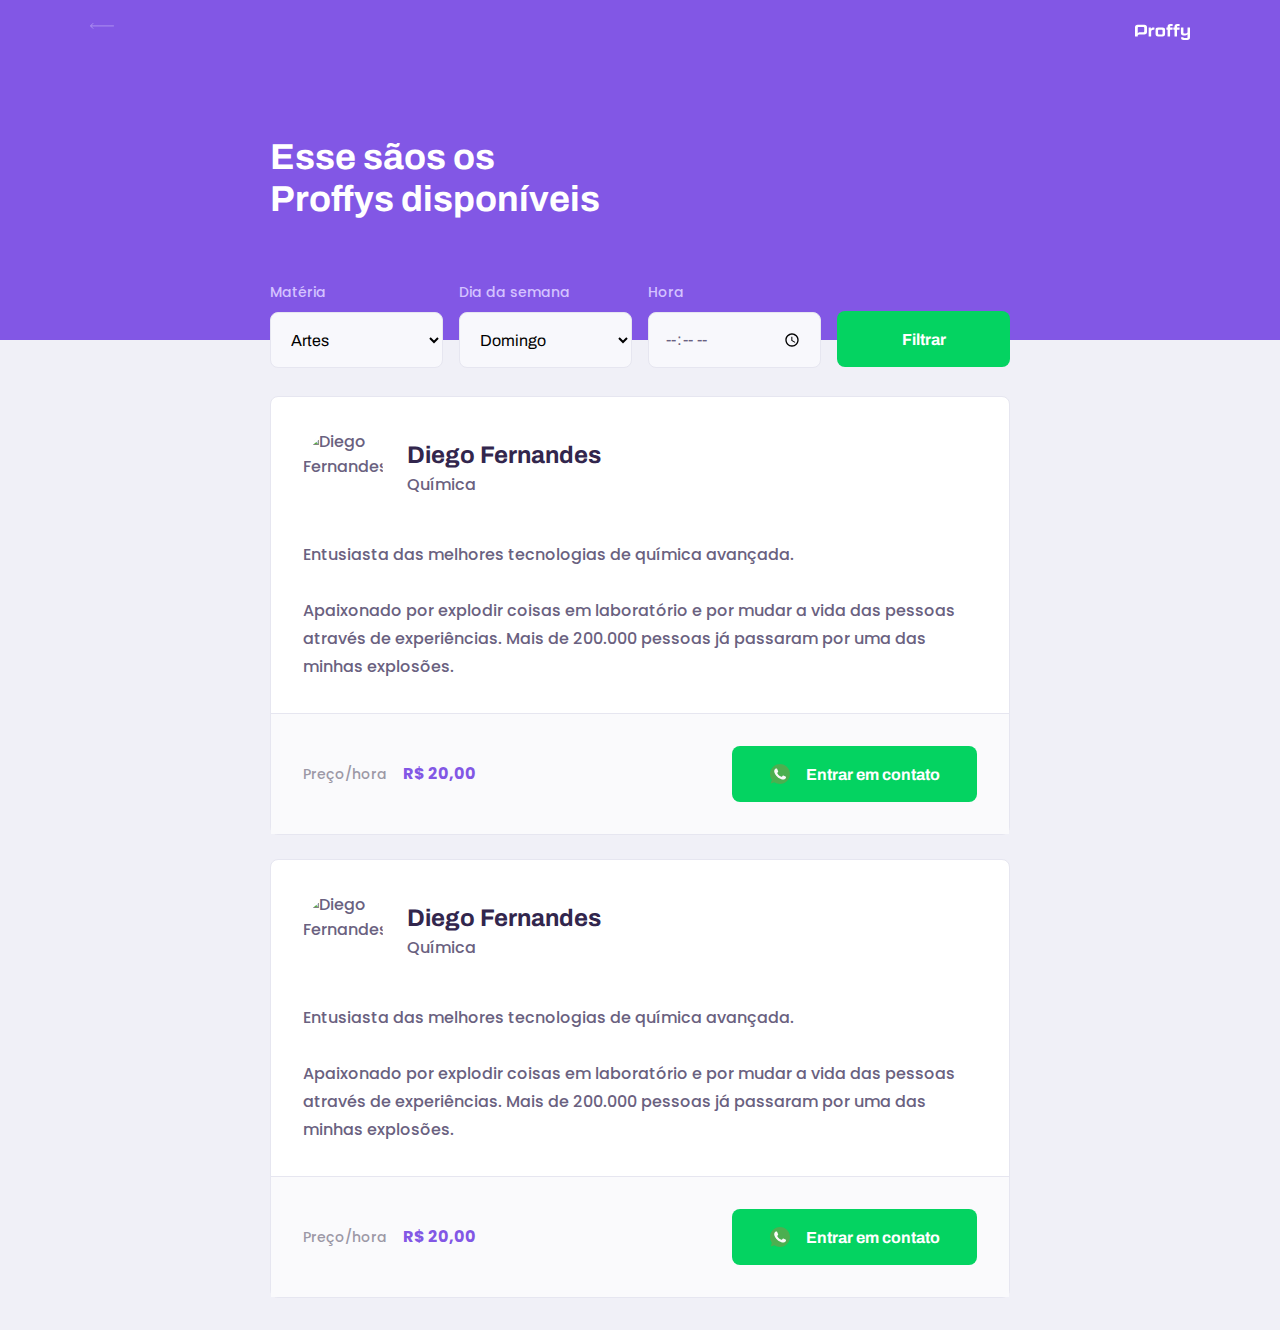
==== study.html @ c84947aa "aula 2" ====
<!DOCTYPE html>
<html lang="pt-br">

<head>
    <meta charset="utf-8">
    <meta name="viewport" content="width=device-width, initial-scale=1.0">
    <title>Proffy | Sua plataforma de estudos online</title>
    <link rel="stylesheet" href="style/main.css">
    <link rel="stylesheet" href="style/partials/page-study.css">
    <link
        href="https://fonts.googleapis.com/css2?family=Archivo:wght@400;700&amp;family=Poppins:wght@400;600&amp;display=swap"
        rel="stylesheet">
</head>

<body id="page-study">
    <div id="container">
        <header class="page-header">
            <div class="top-bar-container">
                <a href="/">
                    <img src="img/icons/back.svg" alt="voltar">
                </a>
                <img src="img/logo.svg" alt="Proffy">
            </div>
            <div class="header-content">
                <strong>Esse sãos os Proffys disponíveis</strong>
                <form id="search-teachers">
                    <div class="select-block">
                        <label for="subject">Matéria</label>
                        <select name="subject" id="subject">
                            <option value="" disabled="" hidden="">Selecione uma opção</option>
                            <option value="1">Artes</option>
                            <option value="2">Biologia</option>
                            <option value="3">Ciências</option>
                            <option value="4">Educação física</option>
                            <option value="5">Física</option>
                            <option value="6">Geografia</option>
                            <option value="7">História</option>
                            <option valu e="8">Matemática</option>
                            <option value="9">Português</option>
                            <option value="10">Química</option>
                        </select>
                    </div>
                    <div class="select-block">
                        <label for="weekday">Dia da semana</label>
                        <select name="weekday" id="weekday">
                            <option value="" disabled="" hidden="">Selecione uma opção</option>
                            <option value="0">Domingo</option>
                            <option value="1">Segunda-feira</option>
                            <option value="2">Terça-feira</option>
                            <option value="3">Quarta-feira</option>
                            <option value="4">Quinta-feira</option>
                            <option value="5">Sexta-feira</option>
                            <option value="6">Sábado</option>
                        </select>
                    </div>
                    <div class="input-block">
                        <label for="time">Hora</label>
                        <input name="time" id="time" type="time">
                    </div>
                    <button type="submit">Filtrar</button>
                </form>
            </div>
        </header>
        <main>
            <article class="teacher-item">
                <header>
                    <img src="https://avatars2.githubusercontent.com/u/2254731?s=460&amp;u=0ba16a79456c2f250e7579cb388fa18c5c2d7d65&amp;v=4"
                        alt="Diego Fernandes">
                    <div>
                        <strong>Diego Fernandes</strong>
                        <span>Química</span>
                    </div>
                </header>

                <p>Entusiasta das melhores tecnologias de química avançada.<br><br>Apaixonado por explodir coisas em
                    laboratório e por mudar a vida das pessoas através de experiências. Mais de 200.000 pessoas já
                    passaram por uma das minhas explosões.</p>

                <footer>
                    <p>Preço/hora<strong>R$ 20,00</strong>
                    </p>
                    <button type="button">
                        <img src="/img/icons/whatsapp.svg" alt="Whatsapp">Entrar em contato
                    </button>
                </footer>
            </article>
            <article class="teacher-item">
                <header>
                    <img src="https://avatars2.githubusercontent.com/u/2254731?s=460&amp;u=0ba16a79456c2f250e7579cb388fa18c5c2d7d65&amp;v=4"
                        alt="Diego Fernandes">
                    <div>
                        <strong>Diego Fernandes</strong>
                        <span>Química</span>
                    </div>
                </header>

                <p>Entusiasta das melhores tecnologias de química avançada.<br><br>Apaixonado por explodir coisas em
                    laboratório e por mudar a vida das pessoas através de experiências. Mais de 200.000 pessoas já
                    passaram por uma das minhas explosões.</p>

                <footer>
                    <p>Preço/hora<strong>R$ 20,00</strong>
                    </p>
                    <button type="button">
                        <img src="/img/icons/whatsapp.svg" alt="Whatsapp">Entrar em contato
                    </button>
                </footer>
            </article>
        </main>
    </div>
</body>

</html>
---- style/main.css ----
:root {
    --color-background: #F0F0F7;
    --color-primary-lighter: #9871F5;
    --color-primary-light: #916BEA;
    --color-primary: #8257E5;
    --color-primary-dark: #774DD6;
    --color-primary-darker: #6842c2;
    --color-secondary: #04D361;
    --color-secondary-dark: #04BF58;
    --color-title-in-primary: #FFFFFF;
    --color-text-in-primary: #D4C2FF;
    --color-text-title: #32264D;
    --color-text-complement: #9C98A6;
    --color-text-base: #6A6180;
    --color-line-in-white: #E6E6F0;
    --color-input-background: #F8F8FC;
    --color-button-text: #FFFFFF;
    --color-box-base: #FFFFFF;
    --color-box-footer: #FAFAFC;
    --color-small-info: #C1BCCC;
    font-size: 60%; /* controle das medidas rem */
}

* {
    margin: 0;
    padding: 0;
    box-sizing: border-box;
}
html,
body{
    height: 100vh;
}
body{
    background-color: var(--color-background);
    display: flex;
    align-items: center;
    justify-content: center;
}
body,
input,
button,
textarea{
    font: 500 1.6rem Poppins;
    color: var(--color-text-base);
}
#container{
    width: 90vw;
    max-width: 700px;
}
@media (min-width: 700px){
    :root{
        font-size: 62.5%;
    }
}
---- style/partials/page-study.css ----
#page-study #container{
    width: 100vw;
    height: 100vh;
}
.page-header{
    background-color: var(--color-primary);
    display: flex;
    flex-direction: column;
}
.page-header .top-bar-container{
    width: 90%;
    margin: 0 auto;
    display: flex;
    align-items: center;
    justify-content: space-between;
    padding: 1.6rem 0;
}
.page-header .top-bar-container a{
    height: 3.2rem;
    transition: opacity 0.3s;
}
.page-header .top-bar-container a:hover{
    opacity: 0.6;
}
.page-header .top-bar-container img{
    height: 1.6rem;
}
.page-header .header-content{
    width: 90%;
    margin: 3.2rem auto;
    position: relative;
}
.page-header .header-content strong{
    font: 700 3.6rem Archivo;
    color: var(--color-title-in-primary);
    line-height: 4.2rem;
}
#search-teachers{
    margin-top: 3.2rem;
}
#search-teachers label{
    color: var(--color-text-in-primary);
}
#search-teachers .select-block{
    margin-bottom: 1.4rem;
}
#search-teachers button{
    width: 100%;
    height: 5.6rem;
    background-color: var(--color-secondary);
    color: var(--color-button-text);
    border: 0;
    border-radius: 0.8rem;
    cursor: pointer;
    font: 700 1.6rem Archivo;
    display: flex;
    align-items: center;
    justify-content: center;
    text-decoration: none;
    transition: background 0.2s;
    margin-top: 3.2rem;
}
#search-teachers button:hover{
    background-color: var(--color-secondary-dark);
}
.select-block label,
.input-block label{
    font-size: 1.4rem;
    color: var(--color-text-complement);
}
.input-block input,
.select-block select{
    width: 100%;
    height: 5.6rem;
    margin-top: 0.8rem;
    border-radius: 0.8rem;
    background-color: var(--color-input-background);
    border: 1px solid var(--color-line-in-white);
    outline: 0;
    padding: 0 1.6rem;
    font: 1.6rem Archivo;
}
.input-block{
    position: relative;
}
.input-block:focus-within::after{
    content:"";
    width: calc(100% - 3.2rem);
    height: 2px;
    background-color: var(--color-primary-light);
    position: absolute;
    left: 1.6rem;
    right: 1.6rem;
    bottom: 0;
}

#page-study main{
    margin: 3.2rem auto;
    width: 90%;
}
.teacher-item{
    background-color: var(--color-box-base);
    border: 1px solid var(--color-line-in-white);
    border-radius: 0.8rem;
    margin-top: 2.4rem;
}
.teacher-item header{
    padding: 3.2rem 2rem;
    display: flex;
    align-items: center;
}
.teacher-item header img{
    width: 8rem;
    height: 8rem;
    border-radius: 50%;
}
.teacher-item header div{
    margin-left: 2.4rem;
}
.teacher-item header div strong{
    font: 700 2.4rem Archivo;
    display: block;
    color: var(--color-text-title);
}
.teacher-item header div span{
    font-size: 1.6rem;
    display: block;
    margin-top: 0.4rem;
}
.teacher-item > p{
    padding: 0 2rem;
    font-size: 1.6rem;
    line-height: 2.8rem;
}
.teacher-item footer{
    padding: 3.2rem 2rem;
    background-color: var(--color-box-footer);
    border-top: 1px solid var(--color-line-in-white);
    margin-top: 3.2rem;
    display: flex;
    align-items: center;
    justify-content: space-between;
}
.teacher-item footer p{
    font-size: 1.4rem;
    line-height: 2.4rem;
    color: var(--color-text-complement);
}
.teacher-item footer p strong{
    font-size: 1.6rem;
    color: var(--color-primary);
    display: block;
}
.teacher-item footer button{
    width: 20rem;
    height: 5.6rem;
    background-color: var(--color-secondary);
    color: var(--color-button-text);
    border: 0;
    border-radius: 0.8rem;
    cursor: pointer;
    font: 700 1.4rem Archivo;
    display: flex;
    align-items: center;
    justify-content: space-evenly;
    text-decoration: none;
    transition: background 0.2s;
    margin-left: 1.6rem;
}
.teacher-item footer button:hover{
    background-color: var(--color-secondary-dark);
}

@media (min-width: 700px){
    #page-study #container{
        max-width: 100vw;
    }
    .page-header{
        height: 340px;
    }
    .page-header .top-bar-container{
        max-width: 1100px;
    }
    .page-header .header-content{
        max-width: 740px;
        flex: 1 1;
        padding-bottom: 48px;
        display: flex;
        flex-direction: column;
        justify-content: center;
        margin: 0 auto;
    }
    .page-header .header-content strong{
        max-width: 350px;
    }
    .teacher-item header,
    .teacher-item footer{
        padding: 32px;
    }
    #search-teachers{
        display: grid;
        grid-template-columns: repeat(4, 1fr);
        gap: 16px;
        position: absolute;
        bottom: -28px;
    }
    #page-study main{
        padding: 32px 0;
        max-width: 740px;
        margin: 0 auto;
    }
    #search-teachers .select-block{
        margin-bottom: 0;
    }
    .teacher-item > p{
        padding: 0 32px;
    }
    .teacher-item footer p strong{
        display: initial;
        margin-left: 16px;
    }
    .teacher-item footer button{
        width: 245px;
        font-size: 16px;
        justify-content: center;
    }
    .teacher-item footer button img{
        margin-right: 16px;
    }
}
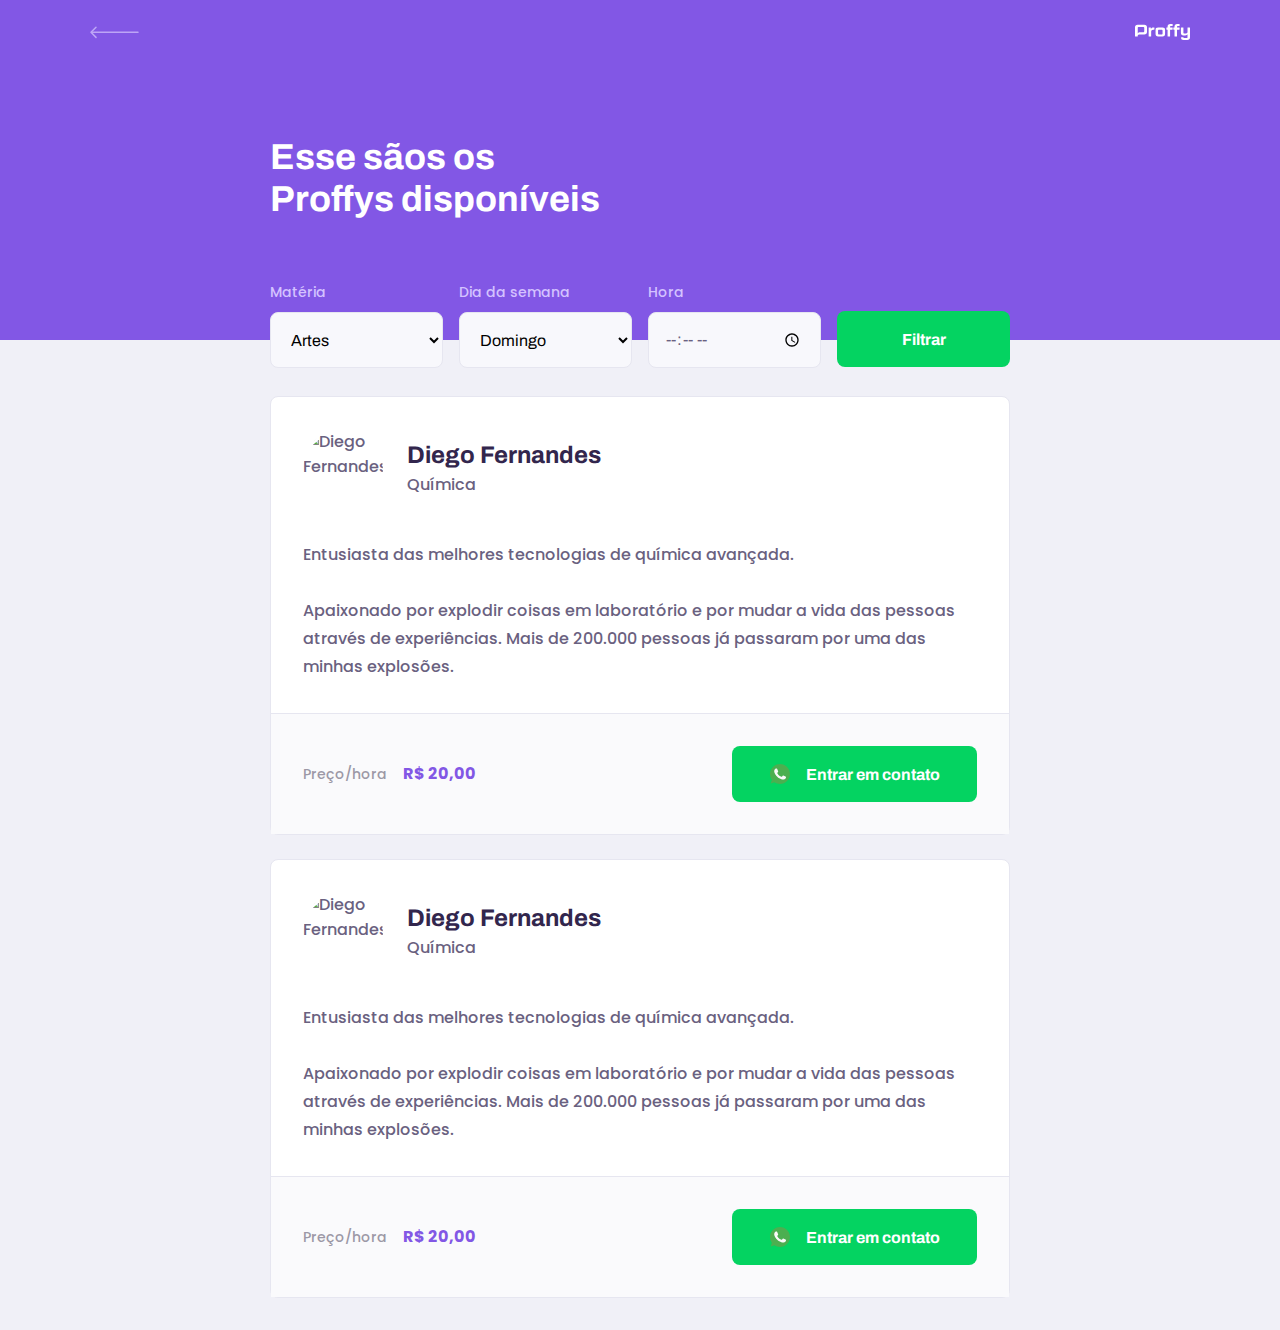
==== commit 97ce8458: "aula 3" ====
--- a/study.html
+++ b/study.html
@@ -7,6 +7,8 @@
     <title>Proffy | Sua plataforma de estudos online</title>
     <link rel="stylesheet" href="style/main.css">
     <link rel="stylesheet" href="style/partials/page-study.css">
+    <link rel="stylesheet" href="style/partials/forms.css">
+    <link rel="stylesheet" href="style/partials/header.css">
     <link
         href="https://fonts.googleapis.com/css2?family=Archivo:wght@400;700&amp;family=Poppins:wght@400;600&amp;display=swap"
         rel="stylesheet">
--- a/style/partials/page-study.css
+++ b/style/partials/page-study.css
@@ -1,39 +1,6 @@
 #page-study #container{
     width: 100vw;
     height: 100vh;
-}
-.page-header{
-    background-color: var(--color-primary);
-    display: flex;
-    flex-direction: column;
-}
-.page-header .top-bar-container{
-    width: 90%;
-    margin: 0 auto;
-    display: flex;
-    align-items: center;
-    justify-content: space-between;
-    padding: 1.6rem 0;
-}
-.page-header .top-bar-container a{
-    height: 3.2rem;
-    transition: opacity 0.3s;
-}
-.page-header .top-bar-container a:hover{
-    opacity: 0.6;
-}
-.page-header .top-bar-container img{
-    height: 1.6rem;
-}
-.page-header .header-content{
-    width: 90%;
-    margin: 3.2rem auto;
-    position: relative;
-}
-.page-header .header-content strong{
-    font: 700 3.6rem Archivo;
-    color: var(--color-title-in-primary);
-    line-height: 4.2rem;
 }
 #search-teachers{
     margin-top: 3.2rem;
@@ -63,37 +30,6 @@
 #search-teachers button:hover{
     background-color: var(--color-secondary-dark);
 }
-.select-block label,
-.input-block label{
-    font-size: 1.4rem;
-    color: var(--color-text-complement);
-}
-.input-block input,
-.select-block select{
-    width: 100%;
-    height: 5.6rem;
-    margin-top: 0.8rem;
-    border-radius: 0.8rem;
-    background-color: var(--color-input-background);
-    border: 1px solid var(--color-line-in-white);
-    outline: 0;
-    padding: 0 1.6rem;
-    font: 1.6rem Archivo;
-}
-.input-block{
-    position: relative;
-}
-.input-block:focus-within::after{
-    content:"";
-    width: calc(100% - 3.2rem);
-    height: 2px;
-    background-color: var(--color-primary-light);
-    position: absolute;
-    left: 1.6rem;
-    right: 1.6rem;
-    bottom: 0;
-}
-
 #page-study main{
     margin: 3.2rem auto;
     width: 90%;
--- a/style/partials/forms.css
+++ b/style/partials/forms.css
@@ -0,0 +1,39 @@
+.select-block label,
+.input-block label,
+.textarea-block textarea{
+    font-size: 1.4rem;
+    color: var(--color-text-complement);
+}
+.input-block input,
+.select-block select,
+.textarea-block textarea{
+    width: 100%;
+    height: 5.6rem;
+    margin-top: 0.8rem;
+    border-radius: 0.8rem;
+    background-color: var(--color-input-background);
+    border: 1px solid var(--color-line-in-white);
+    outline: 0;
+    padding: 0 1.6rem;
+    font: 1.6rem Archivo;
+}
+.textarea-block textarea{
+    padding: 1.2rem 1.6rem;
+    height: 16rem;
+    resize: vertical;
+}
+.input-block,
+.textarea-block{
+    position: relative;
+}
+.input-block:focus-within::after,
+.textarea-block:focus-within::after{
+    content:"";
+    width: calc(100% - 3.2rem);
+    height: 2px;
+    background-color: var(--color-primary-light);
+    position: absolute;
+    left: 1.6rem;
+    right: 1.6rem;
+    bottom: 0;
+}--- a/style/partials/header.css
+++ b/style/partials/header.css
@@ -0,0 +1,65 @@
+.page-header{
+    background-color: var(--color-primary);
+    display: flex;
+    flex-direction: column;
+}
+.page-header .top-bar-container{
+    width: 90%;
+    margin: 0 auto;
+    display: flex;
+    align-items: center;
+    justify-content: space-between;
+    padding: 1.6rem 0;
+}
+.page-header .top-bar-container a{
+    height: 3.2rem;
+    transition: opacity 0.3s;
+}
+.page-header .top-bar-container a:hover{
+    opacity: 0.6;
+}
+.page-header .top-bar-container > img{
+    height: 1.6rem;
+}
+.page-header .header-content{
+    width: 90%;
+    margin: 3.2rem auto;
+    position: relative;
+}
+.page-header .header-content strong{
+    font: 700 3.6rem Archivo;
+    color: var(--color-title-in-primary);
+    line-height: 4.2rem;
+}
+.page-header .header-content p{
+    max-width: 30rem;
+    font-size: 1.6rem;
+    line-height: 2.6rem;
+    color: var(--color-text-in-primary);
+    margin-top: 2.4rem;
+}
+
+@media (min-width: 700px){
+    .page-header{
+        height: 340px;
+    }
+    .page-header .top-bar-container{
+        max-width: 1100px;
+    }
+    .page-header .header-content{
+        max-width: 740px;
+        flex: 1 1;
+        padding-bottom: 48px;
+        display: flex;
+        flex-direction: column;
+        justify-content: center;
+        margin: 0 auto;
+    }
+    .page-header .header-content strong{
+        max-width: 350px;
+    }
+    .teacher-item header,
+    .teacher-item footer{
+        padding: 32px;
+    }
+}